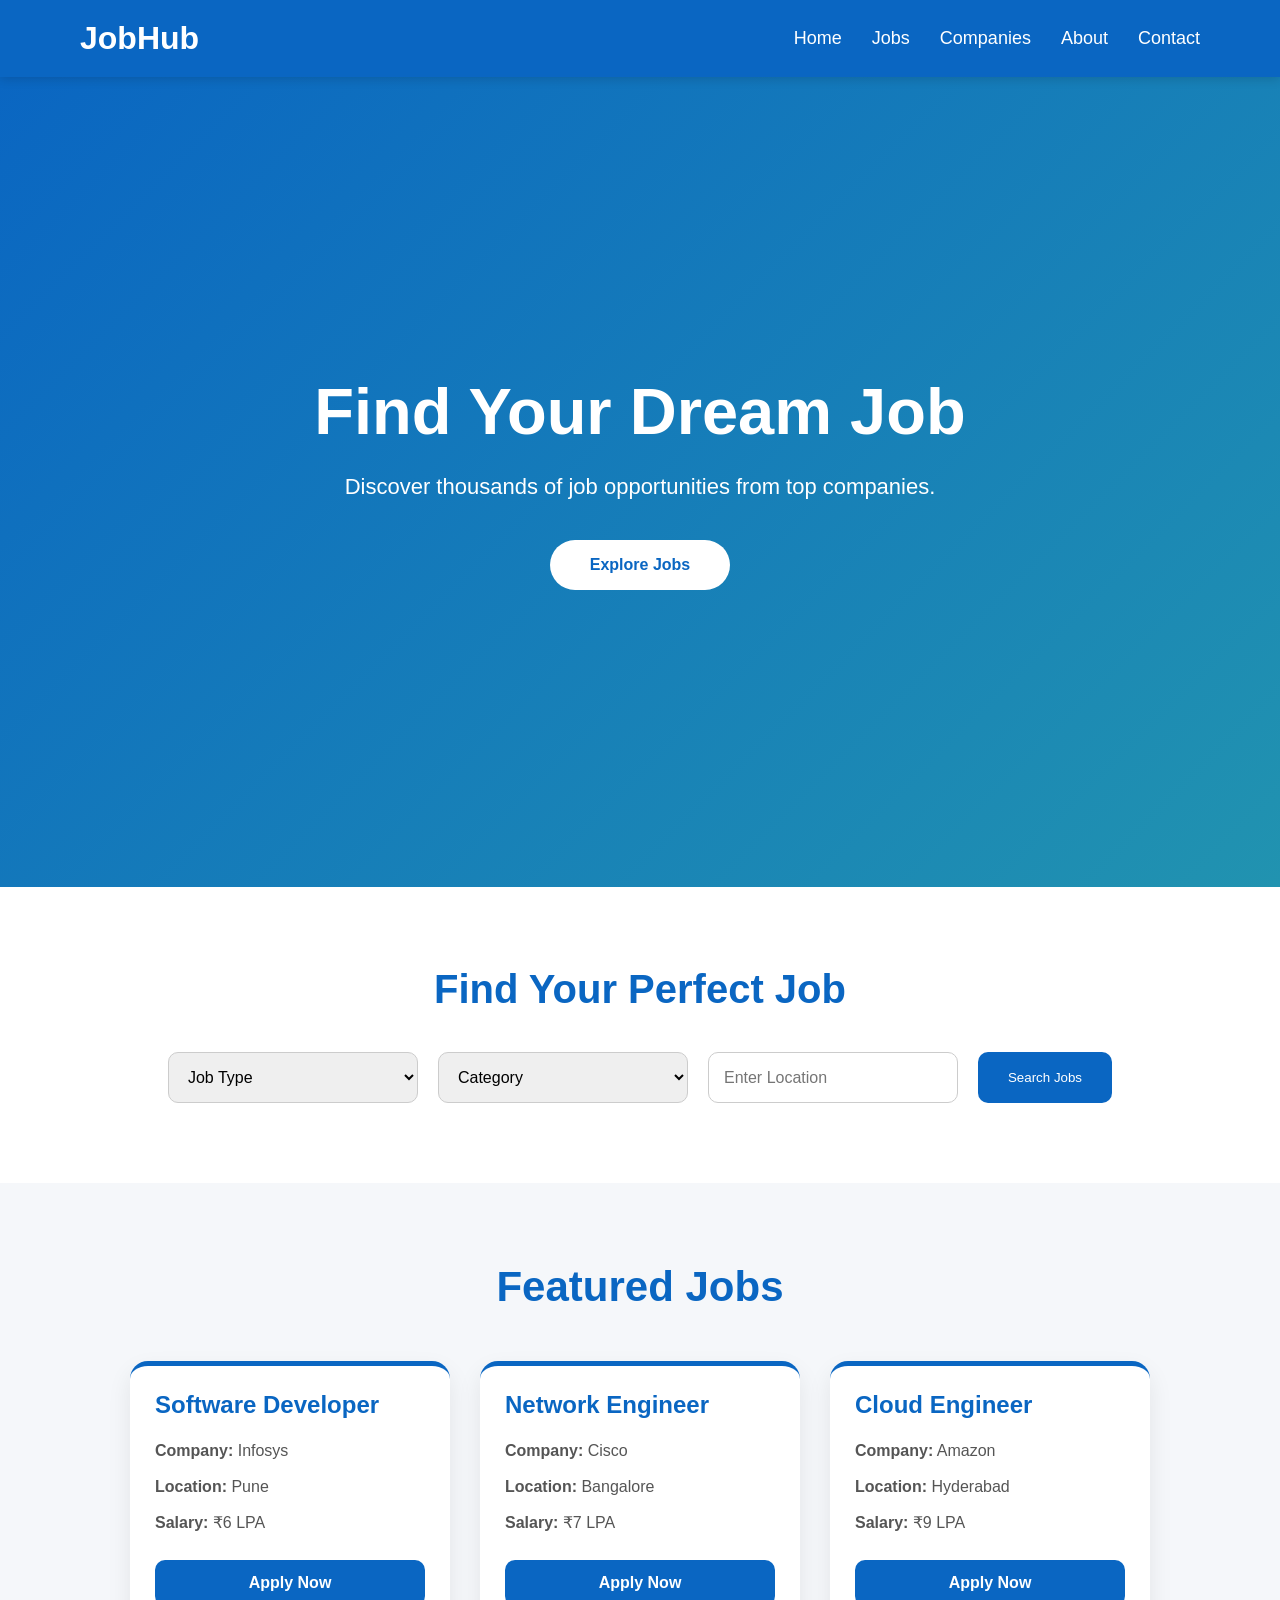
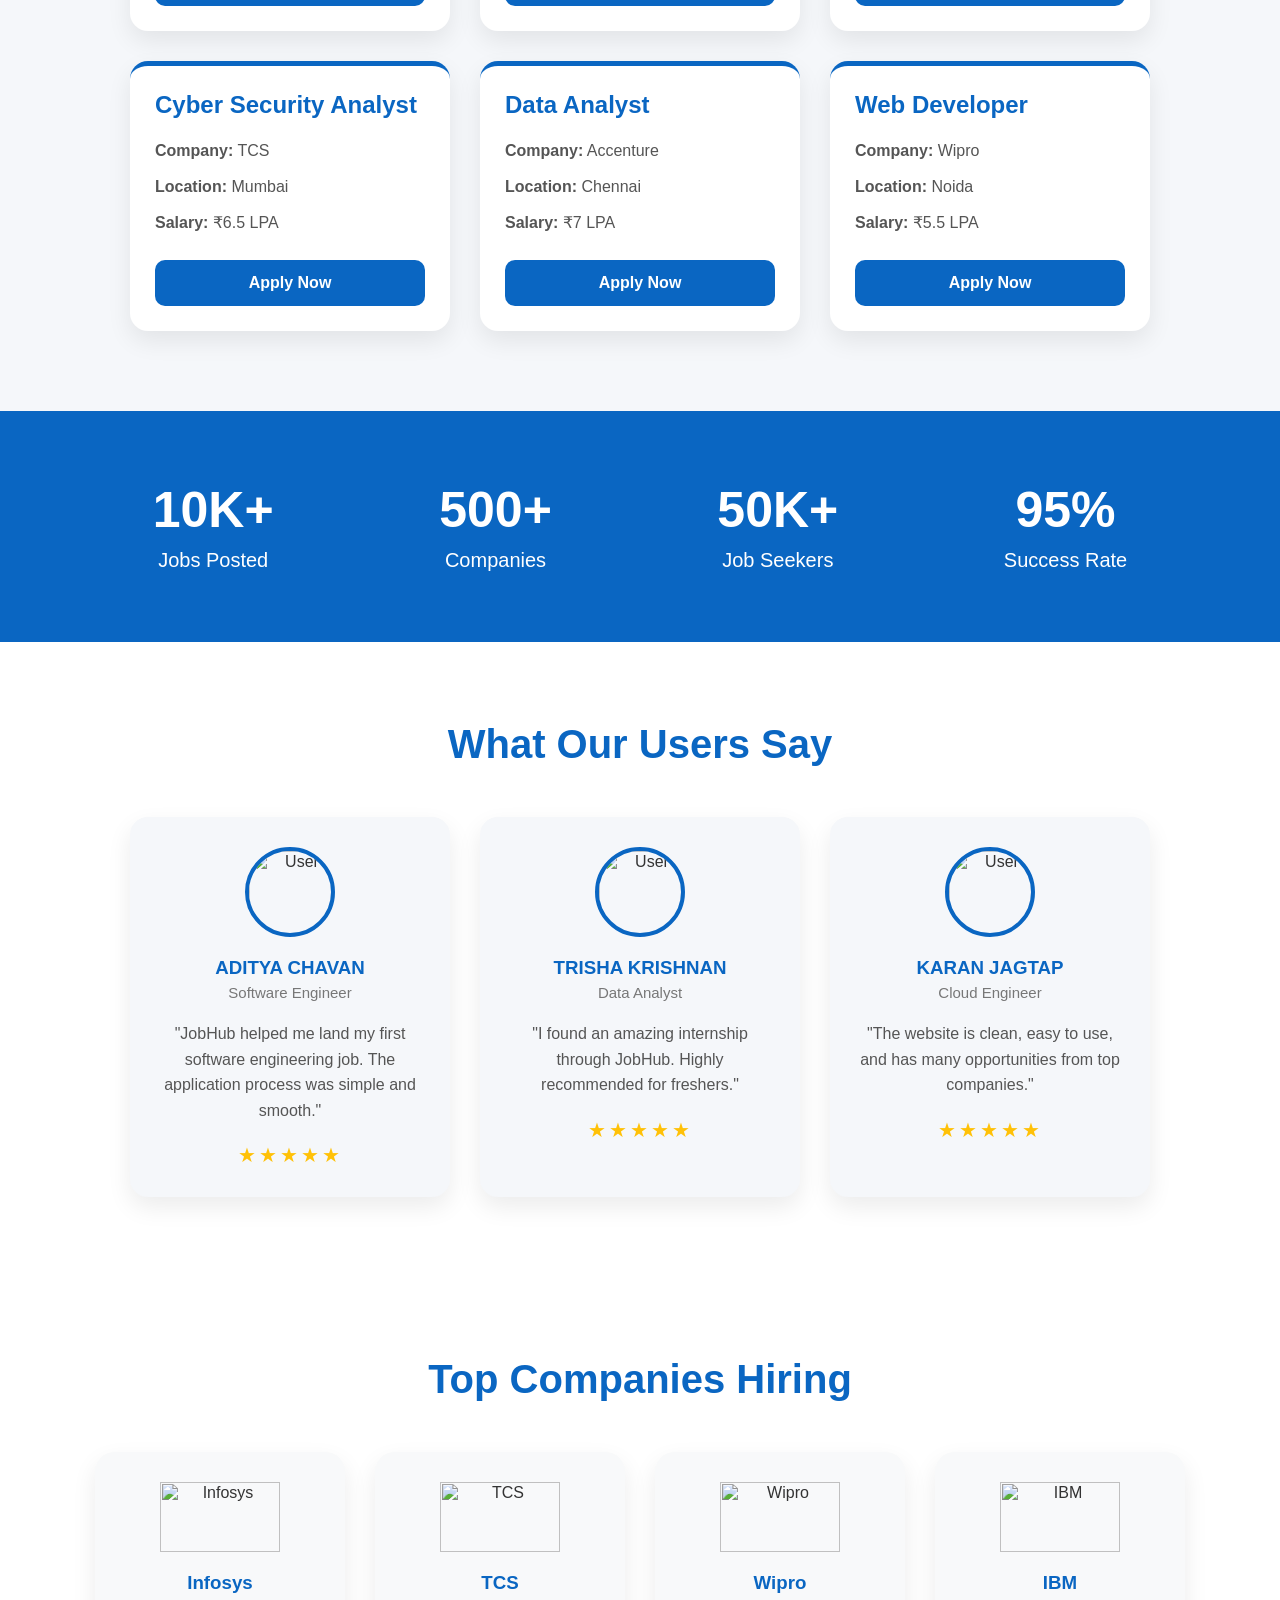
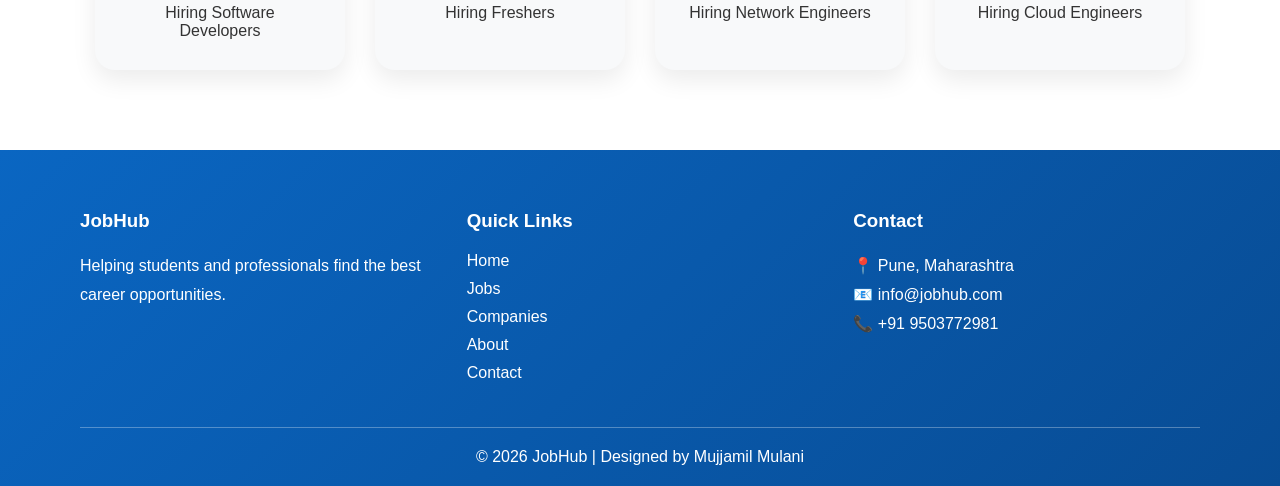
==== index.html @ 29a82ebd "initial jobhub website" ====
<head>
  <meta charset="UTF-8" />
  <meta name="viewport" content="width=device-width, initial-scale=1.0" />
  <title>JobHub | Find Your Dream Job</title>

  <link rel="stylesheet" href="style.css" />
</head>

<body>
  <!-- Navigation Bar -->
  <nav>
    <div class="logo">JobHub</div>

    <ul>
      <li><a href="index.html">Home</a></li>
      <li><a href="jobs.html">Jobs</a></li>
      <li><a href="companies.html">Companies</a></li>
      <li><a href="about.html">About</a></li>
      <li><a href="contact.html">Contact</a></li>
    </ul>
  </nav>

  <!-- Hero Section -->

  <section class="hero">
    <h1>Find Your Dream Job</h1>

    <p>Discover thousands of job opportunities from top companies.</p>

    <a href="#" class="btn"> Explore Jobs </a>
  </section>

  <!-- Search Section -->

  <section class="search">
    <h2>Find Your Perfect Job</h2>

    <div class="search-box">
      <select>
        <option selected disabled>Job Type</option>
        <option>Internship</option>
        <option>Full Time</option>
      </select>

      <select>
        <option selected disabled>Category</option>
        <option>Software Development</option>
        <option>Networking</option>
        <option>Cyber Security</option>
        <option>Cloud Computing</option>
        <option>Data Analytics</option>
        <option>UI / UX Design</option>
      </select>

      <input type="text" placeholder="Enter Location" />

      <button>Search Jobs</button>
    </div>
  </section>

  <!-- Featured Jobs -->

  <section class="jobs">
    <h2>Featured Jobs</h2>

    <div class="job-container">
      <div class="job-card">
        <h3>Software Developer</h3>
        <p><strong>Company:</strong> Infosys</p>
        <p><strong>Location:</strong> Pune</p>
        <p><strong>Salary:</strong> ₹6 LPA</p>
        <a href="#" class="apply-btn">Apply Now</a>
      </div>

      <div class="job-card">
        <h3>Network Engineer</h3>
        <p><strong>Company:</strong> Cisco</p>
        <p><strong>Location:</strong> Bangalore</p>
        <p><strong>Salary:</strong> ₹7 LPA</p>
        <a href="#" class="apply-btn">Apply Now</a>
      </div>

      <div class="job-card">
        <h3>Cloud Engineer</h3>
        <p><strong>Company:</strong> Amazon</p>
        <p><strong>Location:</strong> Hyderabad</p>
        <p><strong>Salary:</strong> ₹9 LPA</p>
        <a href="#" class="apply-btn">Apply Now</a>
      </div>

      <div class="job-card">
        <h3>Cyber Security Analyst</h3>
        <p><strong>Company:</strong> TCS</p>
        <p><strong>Location:</strong> Mumbai</p>
        <p><strong>Salary:</strong> ₹6.5 LPA</p>
        <a href="#" class="apply-btn">Apply Now</a>
      </div>

      <div class="job-card">
        <h3>Data Analyst</h3>
        <p><strong>Company:</strong> Accenture</p>
        <p><strong>Location:</strong> Chennai</p>
        <p><strong>Salary:</strong> ₹7 LPA</p>
        <a href="#" class="apply-btn">Apply Now</a>
      </div>

      <div class="job-card">
        <h3>Web Developer</h3>
        <p><strong>Company:</strong> Wipro</p>
        <p><strong>Location:</strong> Noida</p>
        <p><strong>Salary:</strong> ₹5.5 LPA</p>
        <a href="#" class="apply-btn">Apply Now</a>
      </div>
    </div>
  </section>

  <!-- Statistics -->

  <section class="stats">
    <div class="stat-box">
      <h2>10K+</h2>
      <p>Jobs Posted</p>
    </div>

    <div class="stat-box">
      <h2>500+</h2>
      <p>Companies</p>
    </div>

    <div class="stat-box">
      <h2>50K+</h2>
      <p>Job Seekers</p>
    </div>

    <div class="stat-box">
      <h2>95%</h2>
      <p>Success Rate</p>
    </div>
  </section>



  <!-- Testimonials -->

<section class="testimonials">

    <h2>What Our Users Say</h2>

    <div class="testimonial-container">

        <!-- Testimonial 1 -->

        <div class="testimonial-card">

            <img src="https://i.pravatar.cc/100?img=12" alt="User">

            <h3>ADITYA CHAVAN</h3>

            <span>Software Engineer</span>

            <p>
                "JobHub helped me land my first software engineering job.
                The application process was simple and smooth."
            </p>

            <div class="stars">★★★★★</div>

        </div>

        <!-- Testimonial 2 -->

        <div class="testimonial-card">

            <img src="D:\WEB DEVELOPMENT\projects\VIJAY.jpg" alt="User">

            <h3>TRISHA KRISHNAN</h3>

            <span>Data Analyst</span>

            <p>
                "I found an amazing internship through JobHub.
                Highly recommended for freshers."
            </p>

            <div class="stars">★★★★★</div>

        </div>

        <!-- Testimonial 3 -->

        <div class="testimonial-card">

            <img src="https://i.pravatar.cc/100?img=15" alt="User">

            <h3>KARAN JAGTAP</h3>

            <span>Cloud Engineer</span>

            <p>
                "The website is clean, easy to use,
                and has many opportunities from top companies."
            </p>

            <div class="stars">★★★★★</div>

        </div>

    </div>

</section>

  <!-- Top Companies -->

  <section class="companies">
    <h2>Top Companies Hiring</h2>

    <div class="company-container">
      <div class="company-card">
        <img src="https://static.vecteezy.com/system/resources/previews/020/336/451/non_2x/infosys-logo-infosys-icon-free-free-vector.jpg" alt="Infosys" />
        <h3>Infosys</h3>
        <p>Hiring Software Developers</p>
      </div>

      <div class="company-card">
        <img src="https://upload.wikimedia.org/wikipedia/commons/thumb/0/0e/Tata_Consultancy_Services_old_logo.svg/1280px-Tata_Consultancy_Services_old_logo.svg.png?_=20210617123944" alt="TCS" />
        <h3>TCS</h3>
        <p>Hiring Freshers</p>
      </div>

      <div class="company-card">
        <img src="https://images.ctfassets.net/o7xu9whrs0u9/7Clpp7emR2AOm9pea17ydJ/3f46624331ad155a529953e0f3a0e0fb/wipro-logo.png" alt="Wipro" />
        <h3>Wipro</h3>
        <p>Hiring Network Engineers</p>
      </div>

      <div class="company-card">
        <img src="https://www.hatchwise.com/wp-content/uploads/2023/01/image-13.png.webp" alt="IBM" />
        <h3>IBM</h3>
        <p>Hiring Cloud Engineers</p>
      </div>
    </div>
  </section>

  <!-- Footer -->

  <footer>
    <div class="footer-container">
      <div class="footer-box">
        <h3>JobHub</h3>

        <p>
          Helping students and professionals find the best career opportunities.
        </p>
      </div>

      <div class="footer-box">
        <h3>Quick Links</h3>

        <a href="index.html">Home</a>
        <a href="jobs.html">Jobs</a>
        <a href="companies.html">Companies</a>
        <a href="about.html">About</a>
        <a href="contact.html">Contact</a>
      </div>

      <div class="footer-box">
        <h3>Contact</h3>

        <p>📍 Pune, Maharashtra</p>
        <p>📧 info@jobhub.com</p>
        <p>📞 +91 9503772981</p>
      </div>
    </div>

    <hr />

    <p class="copyright">© 2026 JobHub | Designed by Mujjamil Mulani</p>
  </footer>
</body>
---- style.css ----
/* ==========================
        GLOBAL STYLES
========================== */

*{
    margin:0;
    padding:0;
    box-sizing:border-box;
    font-family:Arial, Helvetica, sans-serif;
    scroll-behavior:smooth;
}

body{
    background:#f4f7fb;
    color:#333;
}

/* ==========================
        NAVIGATION BAR
========================== */

nav{
    display:flex;
    justify-content:space-between;
    align-items:center;
    padding:20px 80px;
    background:#0a66c2;
    position:sticky;
    top:0;
    z-index:1000;
    box-shadow:0 2px 10px rgba(0,0,0,.15);
}

.logo{
    color:white;
    font-size:32px;
    font-weight:bold;
}

nav ul{
    display:flex;
    list-style:none;
}

nav ul li{
    margin-left:30px;
}

nav ul li a{
    color:white;
    text-decoration:none;
    font-size:18px;
    transition:.3s;
}

nav ul li a:hover{
    color:#ffd43b;
}

/* ==========================
        HERO SECTION
========================== */

.hero{
    height:90vh;
    display:flex;
    flex-direction:column;
    justify-content:center;
    align-items:center;
    text-align:center;
    background:linear-gradient(135deg,#0a66c2,#2193b0);
    color:white;
}

.hero h1{
    font-size:65px;
    margin-bottom:20px;
}

.hero p{
    width:700px;
    max-width:90%;
    font-size:22px;
    line-height:1.6;
}

.btn{
    margin-top:35px;
    display:inline-block;
    text-decoration:none;
    background:white;
    color:#0a66c2;
    padding:16px 40px;
    border-radius:50px;
    font-weight:bold;
    transition:.3s;
}

.btn:hover{
    background:#ffd43b;
    color:black;
    transform:scale(1.05);
}

/* ==========================
      SEARCH SECTION
========================== */

.search{
    padding:80px;
    background:white;
}

.search h2{
    text-align:center;
    font-size:40px;
    color:#0a66c2;
    margin-bottom:40px;
}

.search-box{
    display:flex;
    justify-content:center;
    gap:20px;
    flex-wrap:wrap;
}

.search-box select,
.search-box input{

    width:250px;
    padding:15px;

    border:1px solid #ccc;
    border-radius:10px;

    font-size:16px;

}

.search-box button{

    padding:15px 30px;

    border:none;
    background:#0a66c2;
    color:white;

    border-radius:10px;

    cursor:pointer;

    transition:.3s;

}

.search-box button:hover{

    background:#084c94;

}


/* ==========================
        FEATURED JOBS
========================== */

.jobs{

    padding:80px;
    background:#f5f7fa;

}

.jobs h2{

    text-align:center;
    color:#0a66c2;
    font-size:42px;
    margin-bottom:50px;

}

.job-container{

    display:flex;
    justify-content:center;
    flex-wrap:wrap;
    gap:30px;

}

.job-card{

    width:320px;
    background:white;
    padding:25px;
    border-radius:18px;

    border-top:5px solid #0a66c2;

    box-shadow:0 10px 25px rgba(0,0,0,.08);

    transition:.4s;

}

.job-card:hover{

    transform:translateY(-10px);

    box-shadow:0 20px 40px rgba(0,0,0,.18);

}

.badge{

    display:inline-block;

    background:#28a745;

    color:white;

    padding:6px 14px;

    border-radius:20px;

    font-size:13px;

    font-weight:bold;

    margin-bottom:18px;

    letter-spacing:1px;

}

.job-card h3{

    color:#0a66c2;

    font-size:24px;

    margin-bottom:20px;

}

.job-card p{

    margin:12px 0;

    color:#555;

    font-size:16px;

    line-height:1.5;

}

.apply-btn{

    display:block;

    text-align:center;

    margin-top:25px;

    text-decoration:none;

    background:#0a66c2;

    color:white;

    padding:14px;

    border-radius:10px;

    font-weight:bold;

    transition:.3s;

}

.apply-btn:hover{

    background:#28a745;

    transform:scale(1.03);

}

/* ==========================
        STATISTICS
========================== */

.stats{

    background:#0a66c2;

    padding:70px;

    display:flex;

    justify-content:space-around;

    flex-wrap:wrap;

    text-align:center;

}

.stat-box{

    color:white;

}

.stat-box h2{

    font-size:50px;

}

.stat-box p{

    margin-top:10px;

    font-size:20px;

}

/* ==========================
      TOP COMPANIES
========================== */

.companies{

    padding:80px;

    background:white;

}

.companies h2{

    text-align:center;

    color:#0a66c2;

    font-size:40px;

    margin-bottom:50px;

}

.company-container{

    display:flex;

    justify-content:center;

    gap:30px;

    flex-wrap:wrap;

}

.company-card{

    width:250px;

    background:#f8f9fa;

    padding:30px;

    border-radius:20px;

    text-align:center;

    transition:.3s;

    box-shadow:0 10px 25px rgba(0,0,0,.08);

}

.company-card:hover{

    transform:translateY(-10px);

}

.company-card img{

    width:120px;

    height:70px;

    object-fit:contain;

    margin-bottom:20px;

}

.company-card h3{

    color:#0a66c2;

    margin-bottom:10px;

}

/* ==========================
          FOOTER
========================== */

footer{

    background:linear-gradient(135deg,#0a66c2,#084c94);

    color:white;

    padding:60px 80px 20px;

}

.footer-container{

    display:flex;

    justify-content:space-between;

    flex-wrap:wrap;

    gap:40px;

}

.footer-box{

    flex:1;

    min-width:220px;

}

.footer-box h3{

    margin-bottom:20px;

}

.footer-box p{

    line-height:1.8;

}

.footer-box a{

    display:block;

    color:white;

    text-decoration:none;

    margin:10px 0;

    transition:.3s;

}

.footer-box a:hover{

    color:#ffd43b;

    padding-left:8px;

}

footer hr{

    margin:35px 0 20px;

    border:none;

    height:1px;

    background:rgba(255,255,255,.3);

}

.copyright{

    text-align:center;

}

/* ==========================
      RESPONSIVE
========================== */

@media(max-width:768px){

nav{

    flex-direction:column;

    padding:20px;

}

nav ul{

    flex-direction:column;

    text-align:center;

    margin-top:20px;

}

nav ul li{

    margin:10px 0;

}

.hero h1{

    font-size:45px;

}

.hero p{

    font-size:18px;

}

.search,
.jobs,
.companies,
footer{

    padding:40px 20px;

}

.footer-container{

    flex-direction:column;

}

.stats{

    flex-direction:column;

    gap:30px;

}

}

/* ==========================
        PAGE TITLE
========================== */

.page-title{

    background:linear-gradient(135deg,#0a66c2,#2193b0);

    color:white;

    text-align:center;

    padding:100px 20px;

}

.page-title h1{

    font-size:55px;

    margin-bottom:15px;

}

.page-title p{

    font-size:20px;

}
/* ==========================
          ABOUT
========================== */

.about{

    padding:80px;

    background:#f5f7fa;

}

.about-content{

    max-width:900px;

    margin:auto;

    background:white;

    padding:50px;

    border-radius:15px;

    box-shadow:0 10px 30px rgba(0,0,0,.08);

}

.about-content h2{

    color:#0a66c2;

    margin:30px 0 15px;

}

.about-content p{

    line-height:1.8;

    color:#555;

    margin-bottom:20px;

}

.about-content ul{

    margin-left:20px;

}

.about-content ul li{

    margin:15px 0;

    color:#444;

}
/* ==========================
        CONTACT PAGE
========================== */

/* ==========================
        CONTACT PAGE
========================== */

.contact{
    padding:80px;
    background:#f4f7fb;

    display:flex;
    justify-content:center;
    align-items:flex-start;
    gap:50px;
    flex-wrap:wrap;
}

.contact-info{

    width:400px;

}

.contact-info h2{

    color:#0a66c2;
    font-size:35px;
    margin-bottom:20px;

}

.contact-info p{

    font-size:18px;
    line-height:1.8;
    color:#555;
    margin-bottom:20px;

}

.contact-form{

    width:500px;

    background:white;

    padding:40px;

    border-radius:15px;

    box-shadow:0 10px 30px rgba(0,0,0,.1);

}

.contact-form form{

    display:flex;
    flex-direction:column;

}

.contact-form input,
.contact-form textarea{

    padding:15px;

    margin-bottom:20px;

    border:1px solid #ccc;

    border-radius:10px;

    font-size:16px;

    outline:none;

    transition:.3s;

}

.contact-form input:focus,
.contact-form textarea:focus{

    border-color:#0a66c2;

    box-shadow:0 0 8px rgba(10,102,194,.2);

}

.contact-form textarea{

    resize:none;

}

.contact-form button{

    background:#0a66c2;

    color:white;

    border:none;

    padding:15px;

    font-size:18px;

    border-radius:10px;

    cursor:pointer;

    transition:.3s;

}

.contact-form button:hover{

    background:#084c94;

    transform:translateY(-3px);

}
/* ==========================
        TESTIMONIALS
========================== */

.testimonials{

    padding:80px;
    background:#ffffff;

}

.testimonials h2{

    text-align:center;
    color:#0a66c2;
    font-size:40px;
    margin-bottom:50px;

}

.testimonial-container{

    display:flex;
    justify-content:center;
    gap:30px;
    flex-wrap:wrap;

}

.testimonial-card{

    width:320px;
    background:#f5f7fa;
    padding:30px;
    border-radius:18px;
    text-align:center;
    box-shadow:0 10px 25px rgba(0,0,0,.08);
    transition:.4s;

}

.testimonial-card:hover{

    transform:translateY(-10px);

}

.testimonial-card img{

    width:90px;
    height:90px;
    border-radius:50%;
    object-fit:cover;
    margin-bottom:20px;
    border:4px solid #0a66c2;

}

.testimonial-card h3{

    color:#0a66c2;
    margin-bottom:5px;

}

.testimonial-card span{

    color:#777;
    font-size:15px;

}

.testimonial-card p{

    margin:20px 0;
    line-height:1.6;
    color:#555;

}

.stars{

    color:#ffc107;
    font-size:20px;
    letter-spacing:3px;

}
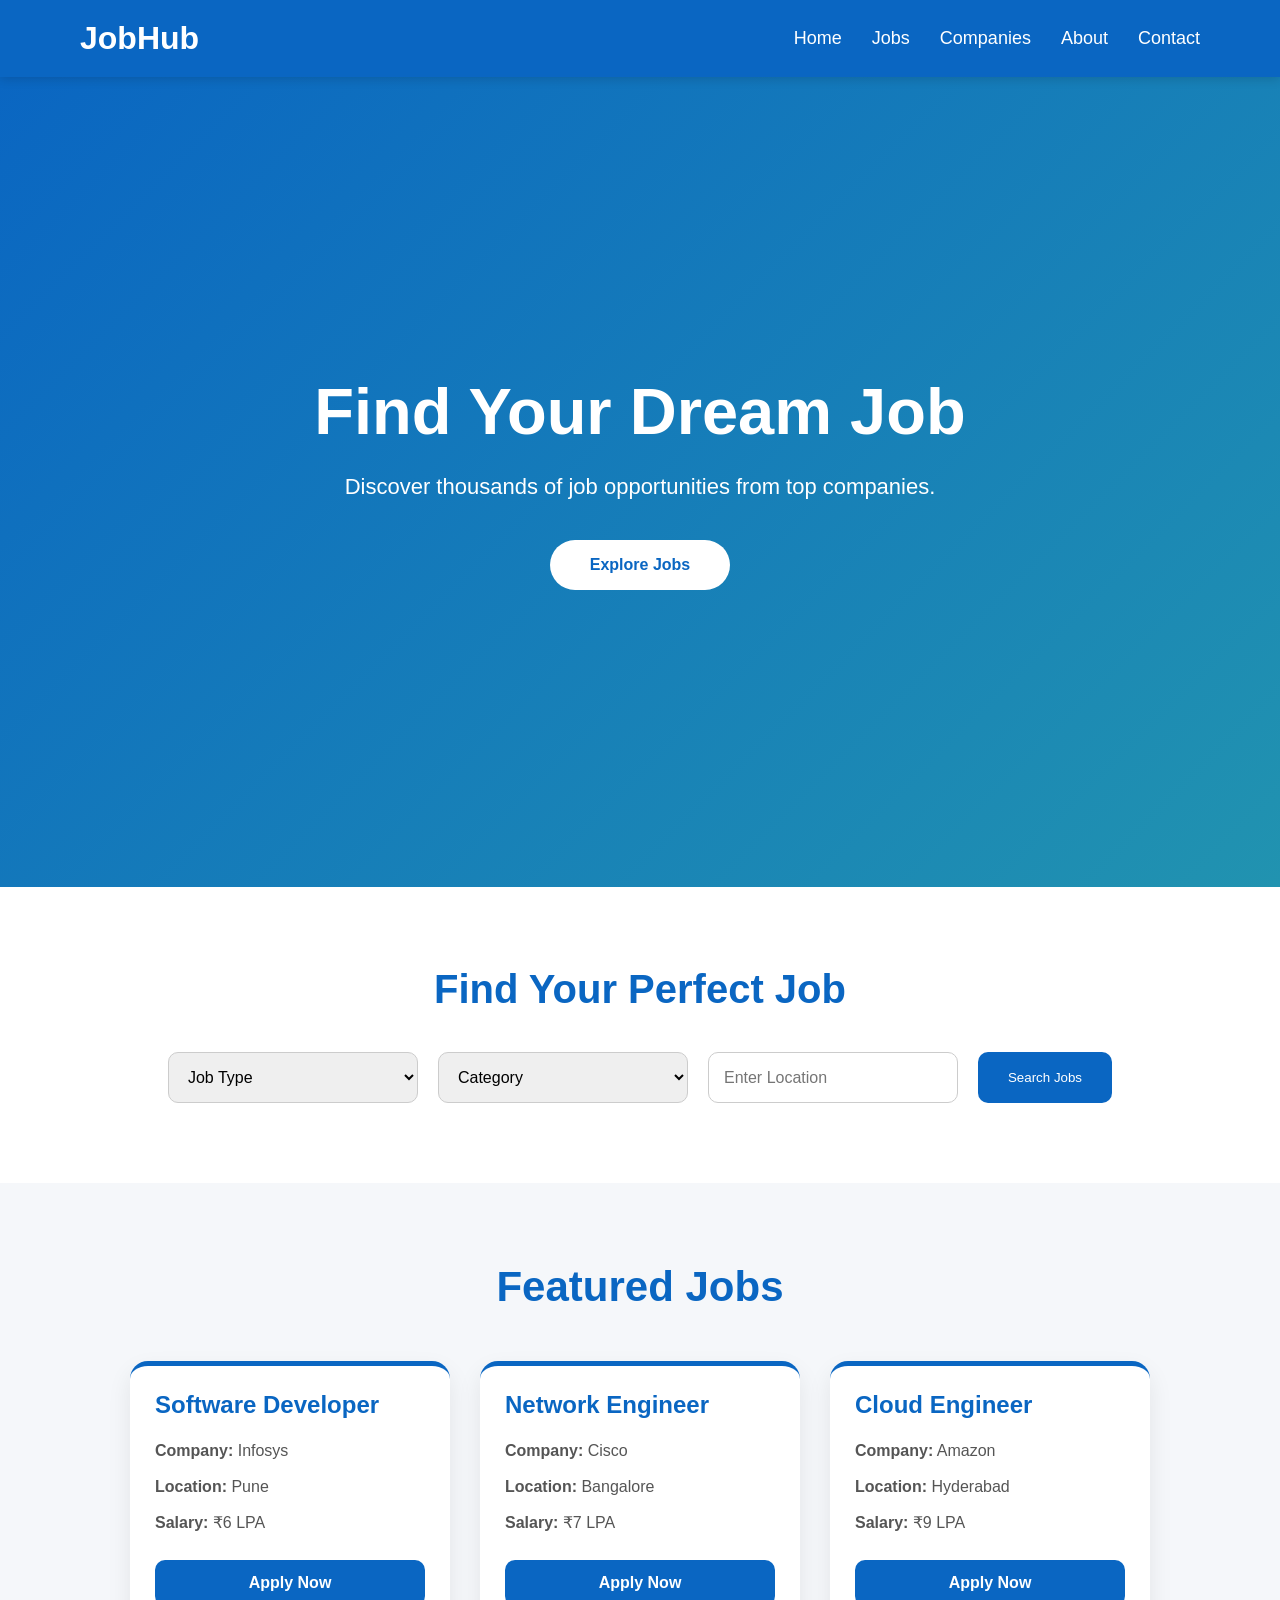
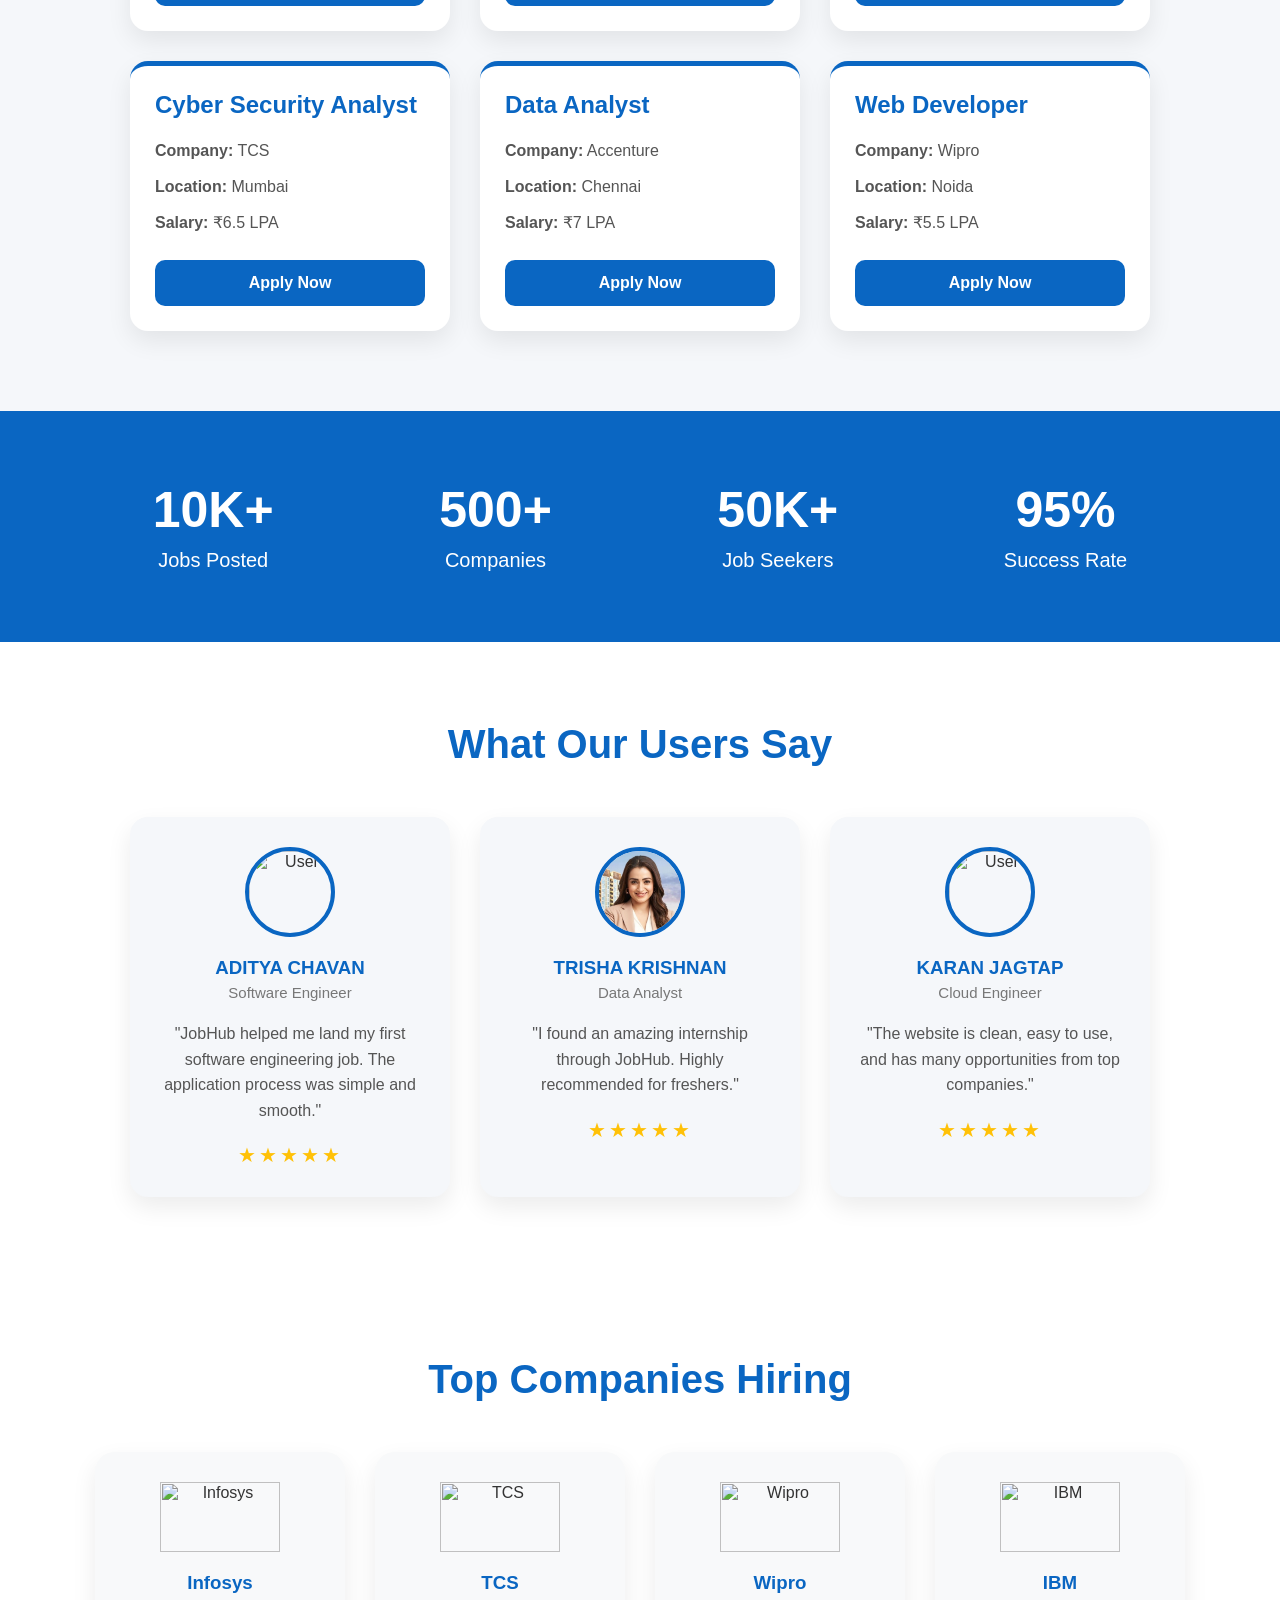
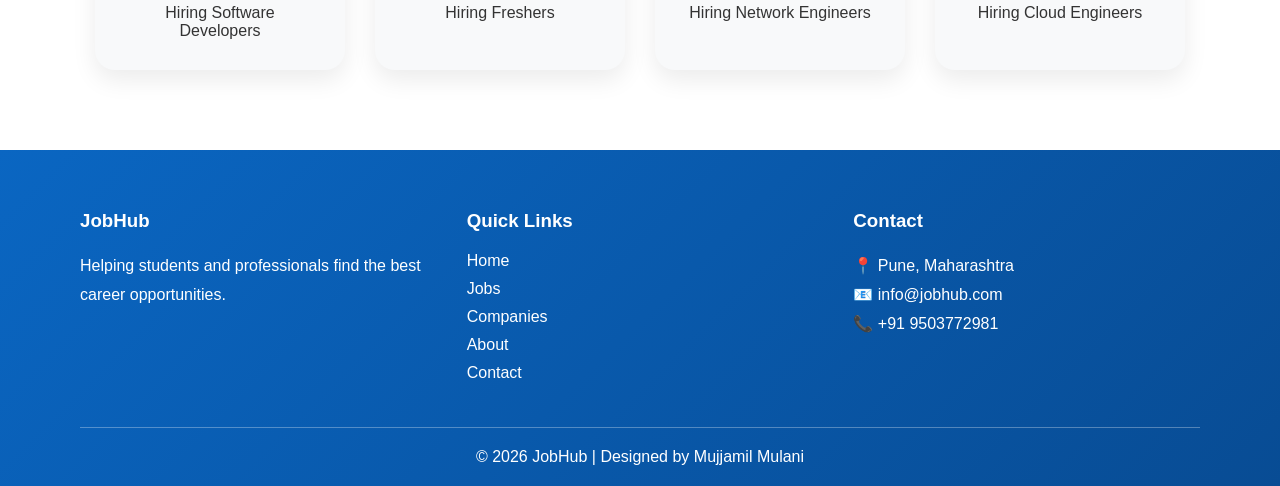
==== commit cbe6f467: "Update image source path for testimonial card" ====
--- a/index.html
+++ b/index.html
@@ -171,7 +171,7 @@
 
         <div class="testimonial-card">
 
-            <img src="D:\WEB DEVELOPMENT\projects\VIJAY.jpg" alt="User">
+            <img src="VIJAY.jpg" alt="User">
 
             <h3>TRISHA KRISHNAN</h3>
 
